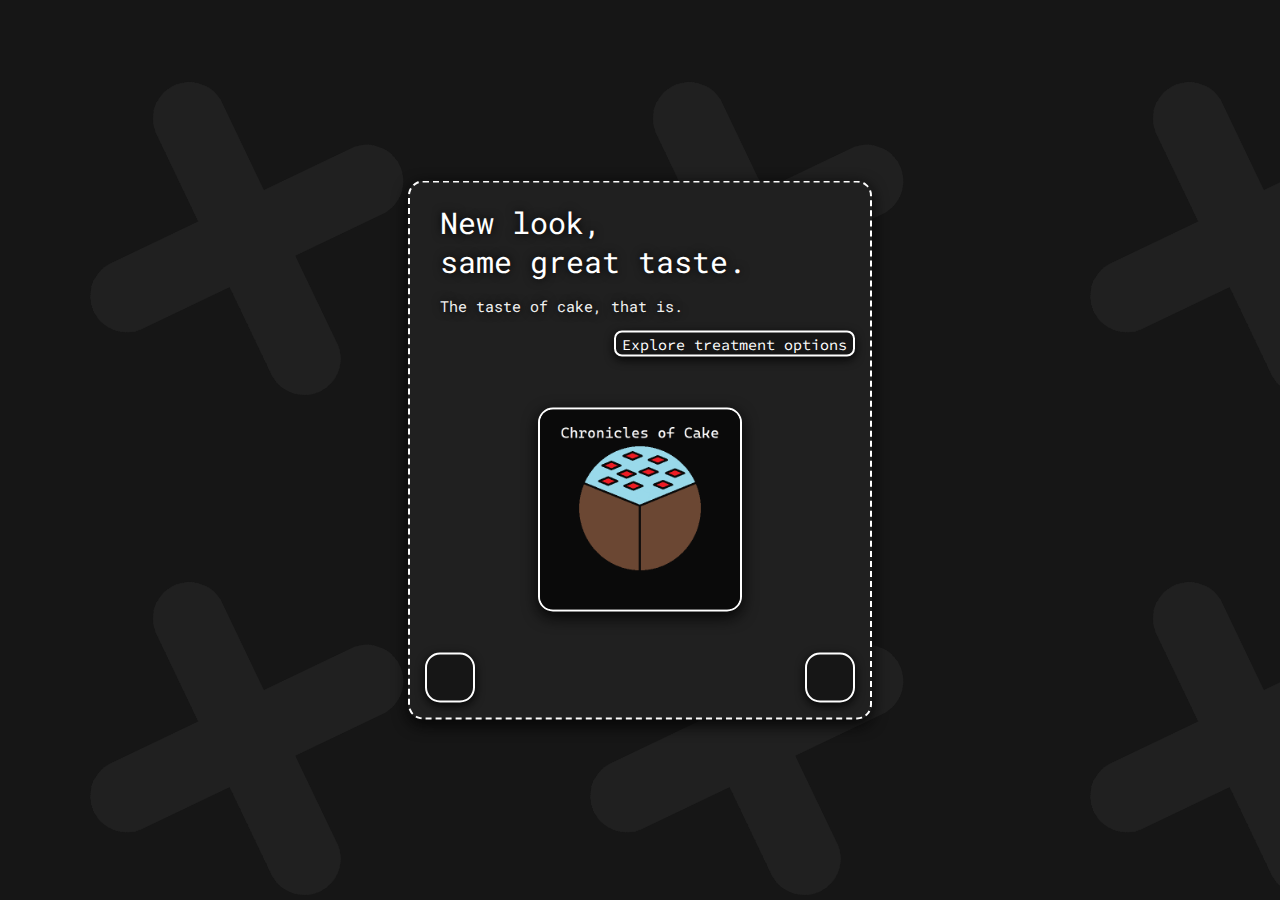
==== index.html @ a0ae800e "Add files via upload" ====
﻿<!DOCTYPE html>
<html lang="en">
<head>
    <title>Chronicles of Cake</title>
    <link rel="icon" href="cocv4.png" type="image/x-icon" />
    <script src="https://kit.fontawesome.com/82a70df38e.js" crossorigin="anonymous"></script>
    <style>
        @import url('https://fonts.googleapis.com/css2?family=Source+Code+Pro&display=swap');
        @import url('https://fonts.googleapis.com/css2?family=Roboto+Mono&display=swap');
        body {
            background-color: #202020;
            background-image: url("background.png");
            background-size: 500px;
            overflow: hidden;
        }

        * {
            font-family: 'Roboto Mono', monospace;
            user-drag: none;
            user-select: none;
            -moz-user-select: none;
            -webkit-user-drag: none;
            -webkit-user-select: none;
            -ms-user-select: none;
        }

        .center {
            height: 500px;
            width: 400px;
            top: 50%;
            left: 50%;
            position: absolute;
            background-color: #202020;
            border: 2px dashed white;
            transform: translate(-50%, -75%);
            border-radius: 15px;
            box-shadow: 0px 5px 15px #050505;
            padding: 20px 30px 15px 30px;
            color: white;
            font-size: 30px;
            text-shadow: black 0px 0px 10px;
        }

        button {
            position: absolute;
            background-color: #161616;
            border-radius: 15px;
            transition: all 0.15s;
            cursor: pointer;
            color: white;
            border: 2px solid white;
            box-shadow: 0px 3px 10px #050505;
            font-family: 'Source Code Pro', monospace !important;
        }

        .arrowbutton {
            font-size: 25px;
            height: 50px;
            width: 50px;
            bottom: 15px;
        }

        .right {
            right: 15px;
        }
        .left {
            left: 15px;
        }

        p {
            color: #F0F0F0;
            font-size: 15px;
        }

        button:active {
            transition: none;
            background-color: #616161;
        }

        button:not(:active):hover {
            background-color: white;
            color: #161616;
            border: 2px solid #161616;
        }

        #explore {
            font-size: 15px;
            right: 15px;
            border-radius: 8px;
        }

        .logo {
            position: absolute;
            top: 225px;
            left: 50%;
            transform: translateX(-50%);
            border-radius: 15px;
            border: 2px solid white;
            box-shadow: #050505 0px 5px 15px;
        }
        .later {
            transform: translate(50%, -50%);
            opacity: 0;
            pointer-events: none;
        }
        #jumpscare {
            width: 100%;
            height: 100%;

            position: absolute;
            top: 0px;
            left: 0px;
            z-index: 100;

            filter: contrast(2) brightness(100) invert();

            display: none;
        }

        #tinylittleguy {
            position: absolute;
            height: 100px;
            width: 100px;
            opacity: 0;
            cursor: pointer;
            transform: translate(-50%, -50%);
        }

        #tinylittleguy:hover {
            opacity: 1;
        }

        img {
            font-family: auto !important;
        }

    </style>
</head>
<body>
    <p id="playy" onclick="playy()" style="background-color: #00FE00; cursor: pointer; text-align: center; border-radius: 15px;border: 2px solid white; display: none; font-family: 'Roboto Mono', monospace; font-size: 50px; color: white">CELEBRATE</p>
    <img src="https://media.istockphoto.com/id/150537878/vector/big-smile-emoticon.jpg?s=1024x1024&w=is&k=20&c=E54r5RgQSClyKMIzNMN9OHRxDIq3apbYSWoW_1pz8CI=" id="jumpscare" />

    <img title="come join the ${}" onclick="tinyy()" src="https://media.istockphoto.com/id/150537878/vector/big-smile-emoticon.jpg?s=1024x1024&w=is&k=20&c=E54r5RgQSClyKMIzNMN9OHRxDIq3apbYSWoW_1pz8CI=" id="tinylittleguy" />

    <div id="0" class="center">
        New look,
        <br />
        same great taste.
        <p>
            The taste of cake, that is.
        </p>

        <a href="https://www.fda.gov/consumers/consumer-updates/know-your-treatment-options-covid-19" target="_blank">
            <button id="explore" class="red">
                Explore treatment options
                <i class="fa-solid fa-arrow-right"></i>
            </button>
        </a>

        <img src="cocv4.png" width="200" height="200" class="logo" />

        <button class="arrowbutton left red" onclick="left()">
            <i class="fa-solid fa-arrow-left"></i>
        </button>
        <button class="arrowbutton right red" onclick="right()">
            <i class="fa-solid fa-arrow-right"></i>
        </button>
    </div>

    <div id="1" class="center later">
        The funniest website
        <br />
        in the toilet.
        <p>
            Trust me, we had a lot of competition for this one.
        </p>

        <a href="https://www.lowes.com/pd/American-Standard-Cadet-3-White-Elongated-Chair-Height-2-piece-Toilet-12-in-Rough-In-Size/50057631" target="_blank">
            <button id="explore" class="red">
                O.K.!!
                <i class="fa-solid fa-arrow-right"></i>
            </button>
        </a>

        <img style="cursor: pointer" onclick="toilet.play();" src="https://mobileimages.lowes.com/productimages/d74173ba-4af0-4809-84d7-0335a58f334e/03153673.jpg?size=pdhism" width="200" height="200" class="logo" />

        <button class="arrowbutton left red" onclick="left()">
            <i class="fa-solid fa-arrow-left"></i>
        </button>
        <button class="arrowbutton right red" onclick="right()">
            <i class="fa-solid fa-arrow-right"></i>
        </button>
    </div>

    <div id="2" class="center later">
        Official home of
        <br />
        malaria and appendicitis.
        <p>
            This is a safe space for any and all malaria and/or appendicitis enjoyers.
        </p>
        <img src="malaria.png" width="200" height="200" class="logo" />

        <button class="arrowbutton left red" onclick="left()">
            <i class="fa-solid fa-arrow-left"></i>
        </button>
        <button class="arrowbutton right red" onclick="right()">
            <i class="fa-solid fa-arrow-right"></i>
        </button>
    </div>

    <div id="3" class="center later">
        Be sure to
        <br />
        to check out
        <br />
        ${link}!
        <p>
            We all know you want that ${link}, don't you?
        </p>
        <img alt="${link}" width="200" height="200" class="logo" />
        <a href="https://men.wikifeet.com/" target="_blank">
            <button id="explore" class="red">
                ${link}
                <i class="fa-solid fa-arrow-right"></i>
            </button>
        </a>

        <button class="arrowbutton left red" onclick="left()">
            <i class="fa-solid fa-arrow-left"></i>
        </button>
        <button class="arrowbutton right red" onclick="right()">
            <i class="fa-solid fa-arrow-right"></i>
        </button>
    </div>

    <div id="4" class="center later">
        Miss our old layout?
        <br />
        Don't worry.
        <p>
            Unlike that CEO dude who blew that one hospital's entire budget on trips to Dubai, it's not going anywhere.
        </p>
        <img src="old.png" width="200" height="200" class="logo" />
        <a href="old/index.html">
            <button id="explore" class="red">
                Visit old website
                <i class="fa-solid fa-arrow-right"></i>
            </button>
        </a>

        <button class="arrowbutton left red" onclick="left()">
            <i class="fa-solid fa-arrow-left"></i>
        </button>
        <button class="arrowbutton right red" onclick="right()">
            <i class="fa-solid fa-arrow-right"></i>
        </button>
    </div>

    <div id="5" class="center later">
        Still have more questions?
        <br />
        Of course you do.
        <p>
            Consult our FAQ now.
        </p>
        <a href="https://www.cdc.gov/aging/dementia/index.html" target="_blank">
            <img src="[data-uri]" width="200" height="200" class="logo" />
        </a>
        <a href="https://www.youtube.com/watch?v=Oet5WSq86aQ" target="_blank">
            <button id="explore" class="red">
                FAQ
                <i class="fa-solid fa-arrow-right"></i>
            </button>
        </a>

        <button class="arrowbutton left red" onclick="left()">
            <i class="fa-solid fa-arrow-left"></i>
        </button>
        <button class="arrowbutton right red" onclick="right()">
            <i class="fa-solid fa-arrow-right"></i>
        </button>
    </div>

    <div id="6" class="center later">
        <img height="100" width="100" src="https://media.istockphoto.com/id/150537878/vector/big-smile-emoticon.jpg?s=1024x1024&w=is&k=20&c=E54r5RgQSClyKMIzNMN9OHRxDIq3apbYSWoW_1pz8CI=" />

        <img style="cursor: pointer;" onclick="left(); max--; error.play();" src="https://media.istockphoto.com/id/150537878/vector/big-smile-emoticon.jpg?s=1024x1024&w=is&k=20&c=E54r5RgQSClyKMIzNMN9OHRxDIq3apbYSWoW_1pz8CI=" width="200" height="200" class="logo" />

        <button class="arrowbutton left red" onclick="left()">
            <i class="fa-solid fa-arrow-left"></i>
        </button>
        <button class="arrowbutton right red" onclick="right()">
            <i class="fa-solid fa-arrow-right"></i>
        </button>
    </div>

    <div id="😃" class="center">
        You shouldn't be here.
        <br />
        Get out.
        <p style="color: red !important;">
            Get out.
        </p>
        <img style="filter: grayscale();" src="https://media.istockphoto.com/id/150537878/vector/big-smile-emoticon.jpg?s=1024x1024&w=is&k=20&c=E54r5RgQSClyKMIzNMN9OHRxDIq3apbYSWoW_1pz8CI=" width="200" height="200" class="logo" />

        <button class="arrowbutton left red" onclick="jumpscare(); left(); max = document.getElementsByClassName('later').length">
            <i class="fa-solid fa-arrow-left"></i>
        </button>
        <button class="arrowbutton right red" onclick="jumpscare(); left(); max = document.getElementsByClassName('later').length">
            <i class="fa-solid fa-arrow-right"></i>
        </button>
    </div>

    <script>
        let starttime = performance.now();
        let alarm = new Audio('alarm.mp3');
        function jumpscare() {
            alarm.volume = 1;
            alarm.play();
            document.getElementById("jumpscare").style.display = "block";
            document.title = "😃";
            setTimeout(function () {
                document.getElementById("jumpscare").style.display = "none";
                alarm.pause();
                document.title = "Chronicles of Chronicles";
            }, 5000)
        }
        let celebration = new Audio('mus_mtgameshow.mp3');
        celebration.loop = true;
        function playy() {
            celebration.play();
        }
        let funy = Math.random() * 1000 > 999;
        if (funy) {
            document.title = "party mode";
            document.getElementById('playy').style.display = "block";
        } else if (Math.random() * 1000 > 999) {
            document.title = "Cornicles of Cake";
        }
        function shift() {
            let time = performance.now() - starttime + 1;
            let ratio = 1 - Math.sin(Math.PI / 2 * (time / 500));


            if (time > 500) {
                for (var i = 0; i < document.getElementsByClassName("center").length; i++) {
                    if (i === sel)
                        document.getElementsByClassName("center")[i].style.transform = `translate(-50%, -50%)`;
                    else if (i < sel)
                        document.getElementsByClassName("center")[i].style.transform = `translate(-150%, -50%)`;
                    else
                        document.getElementsByClassName("center")[i].style.transform = `translate(50%, -50%)`;
                }
                if (!funy) return;
            };
            document.body.style.backgroundColor = `rgba(${ratio * 10 + 22}, ${ratio * 10 + 22}, ${ratio * 10 + 22}, 1)`;

            for (var i = 0; i < document.getElementsByClassName("center").length; i++) {
                document.getElementsByClassName("center")[i].style.opacity = 0;
                if (i === sel) {
                    document.getElementsByClassName("center")[i].style.opacity = 1 - ratio;
                    document.getElementsByClassName("center")[i].style.transform = `translate(-50%, -${ratio * 50 + 50}%)`;
                } else if (i < sel)
                    document.getElementsByClassName("center")[i].style.transform = `translate(-150%, -${ratio * 50 + 50}%)`;
                else
                    document.getElementsByClassName("center")[i].style.transform = `translate(50%, -${ratio * 50 + 50}%)`;
            }

            document.body.style.backgroundPositionY = -ratio * 100 + "px";
            requestAnimationFrame(shift);
        }
        let tiny = document.getElementById("tinylittleguy");
        tiny.style.top = Math.floor(Math.random() * 100) + "%";
        tiny.style.left = Math.floor(Math.random() * 100) + "%";

        function tinyy() {
            tiny.style.display = "none";
            jumpscare();
        }

        shift();

        let images = document.getElementsByTagName("img");
        for (let i = 0; i < images.length; i++) {
            images[i].setAttribute("draggable", false);
        }
        let funnies = document.getElementsByTagName("a");
        for (let i = 0; i < funnies.length; i++) {
            funnies[i].setAttribute("draggable", false);
        }

        setTimeout(frame, 500);

        var osx = 0;
        var osy = 0;

        var fosx = 0;
        var fosy = 0;

        var originosx = 0;
        var originosy = 0;

        var backgroundx = 0;
        var backgroundy = 0;

        var mousex = 0;
        var mousey = 0;

        window.onmousemove = function (e) {
            backgroundx = e.clientX - osx - originosx;
            backgroundy = e.clientY - osy - originosy;

            mousex = e.clientX;
            mousey = e.clientY;
        }
        var lol = false;
        var curx = 0;
        var cury = 0;
        var offscreen = false;

        function frame() {
            let oldx = curx;
            let oldy = cury;
            curx = mousex;
            cury = mousey;

            if (oldx === curx && oldy === cury) {
                offscreen = true;
                fosx = mousex;
                fosy = mousey;
            } else if (offscreen === true) {
                offscreen = false;
                osx += mousex - fosx;
                osy += mousey - fosy;

                backgroundx -= mousex - fosx;
                backgroundy -= mousey - fosy;
            }

            if (!lol) {
                originosx = mousex;
                originosy = mousey;

                backgroundx -= originosx;
                backgroundy -= originosy;
            }
            lol = true;
            let asdf = performance.now() - 500;

            backgroundx %= 2500;
            backgroundy %= 2500;

            document.body.style.backgroundPosition = `${asdf / 68 - backgroundx / 5}px ${-asdf / 24 - backgroundy / 5}px`;
            requestAnimationFrame(frame);
        }

        let url = document.URL;
        var selected = '';
        var foundhash = false;
        for (let i in url) {
            if (foundhash) {
                selected += url[i];
            } else if (url[i] === '#') {
                foundhash = true;
            }
        }
        var sel = 0;

        let max = document.getElementsByClassName("later").length;

        var wiggling = false;

        let nopes = [
            [
                "nope.",
                "nuh-uh",
                "deniiiiaaaaaaaal"
            ],
            [
                "really?",
                "stop",
                "ok thats enough"
            ],
            [
                "do you think you're accomplishing anything by doing this?",
                "why",
                "please stop"
            ],
            [
                "bruh",
                "no",
                "pain"
            ]
        ]

        var amount = 0;

        function wobble() {
            document.getElementById(sel).style.transition = "none";
            if (funy)
                document.title = "come on, it's party mode !!"
            else if (amount < 30)
                document.title = nopes[Math.floor(amount / 10)][Math.floor(Math.random() * 3)];
            else
                document.title = nopes[3][Math.floor(Math.random() * 3)];

            amount++;

            if (amount === 50) {
                jumpscare();
                amount = 0;
                return;
            }

            let startingwobble = performance.now();
            wiggling = true;
            function wobble_f() {
                let now = performance.now();
                let timeleft = 500 - (now - startingwobble);
                if (timeleft <= 0) {
                    if (funy)
                        document.title = "party mode";
                    else
                        document.title = "Chronicles of Cake";
                    wiggling = false;
                    document.getElementById(sel).style.transform = "translate(-50%, -50%)";
                    return;
                }
                let randx = Math.floor(Math.random() * (timeleft / 50)) - (timeleft / 100) - 50;
                let randy = Math.floor(Math.random() * (timeleft / 50)) - (timeleft / 100) - 50;
                document.getElementById(sel).style.transform = `translate(${randx}%, ${randy}%)`;
                requestAnimationFrame(wobble_f);
            }
            wobble_f();
        }
        let toilet = new Audio('toilet.mp3');
        let error = new Audio('error.mp3');

        function right() {
            if (wiggling) return;
            if (sel === max) {
                selected = document.getElementById(sel);
                wobble();
                error.play();
            } else {
                sel += 1;

                let n = document.getElementById(sel);
                let o = document.getElementById(sel - 1);

                if (n === null) {
                    n = document.getElementById("😃");
                }

                if (o === null) {
                    o = document.getElementById("😃");
                }

                n.style.pointerEvents = "auto";
                o.style.pointerEvents = "none";

                n.style.transition = "all 0.3s";
                o.style.transition = "all 0.3s";

                n.style.transform = "translate(-50%, -50%)";
                o.style.transform = "translate(-150%, -50%)";

                n.style.opacity = "1";
                o.style.opacity = "0";
                amount = 0;
            }
        }
        function left() {
            if (wiggling) return;
            if (sel === 0) {
                selected = document.getElementById(sel);
                wobble();
                error.play();
            } else {
                sel -= 1;

                let n = document.getElementById(sel);
                let o = document.getElementById(sel + 1);

                if (n === null) {
                    n = document.getElementById("😃");
                }

                if (o === null) {
                    o = document.getElementById("😃");
                }

                n.style.pointerEvents = "auto";
                o.style.pointerEvents = "none";

                n.style.transition = "all 0.3s";
                o.style.transition = "all 0.3s";

                n.style.transform = "translate(-50%, -50%)";
                o.style.transform = "translate(50%, -50%)";

                n.style.opacity = "1";
                o.style.opacity = "0";
                amount = 0;
            }
        }
    </script>
</body>
</html>
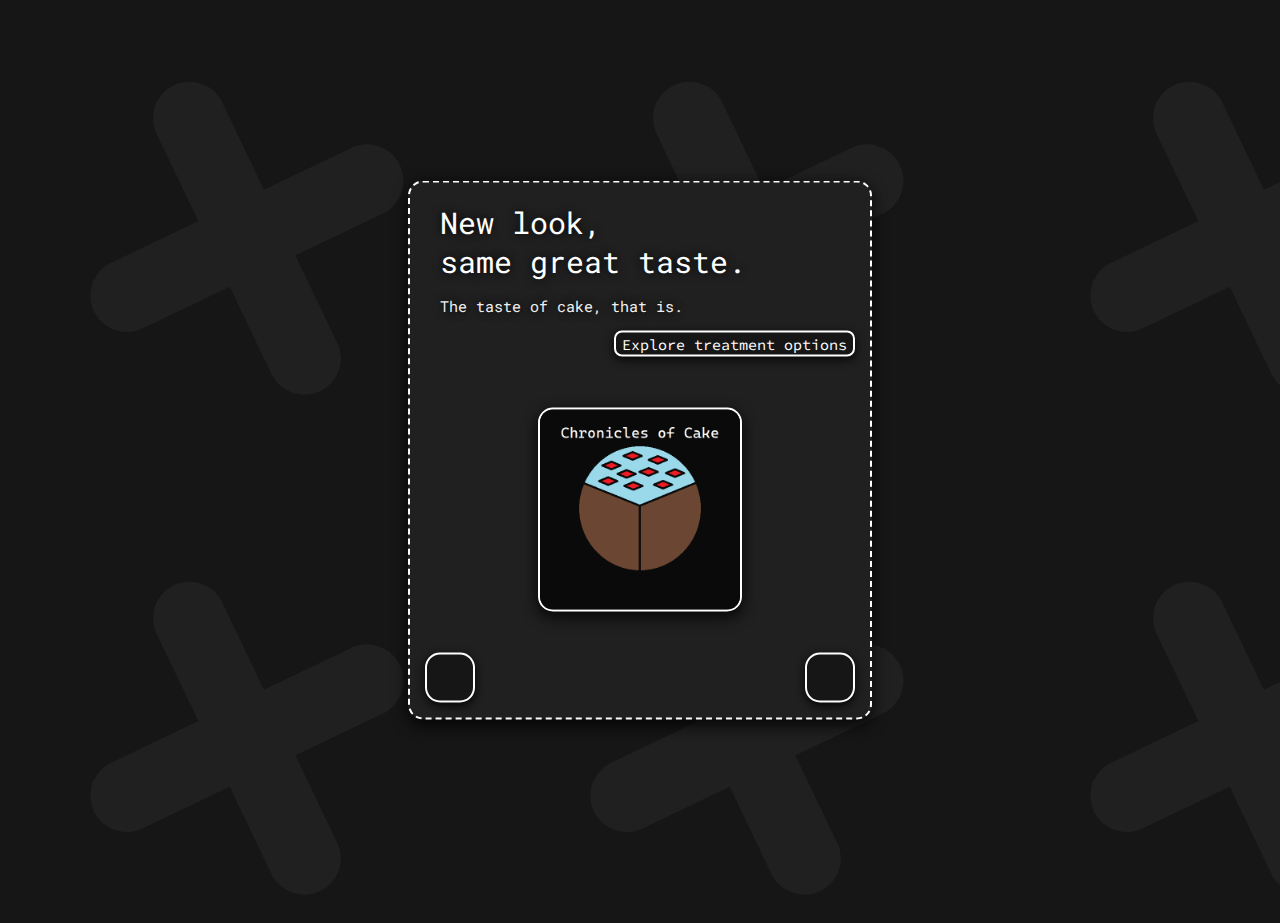
==== commit 1d0e1ae2: "added 'there is nothing to be found'" ====
--- a/index.html
+++ b/index.html
@@ -16,7 +16,6 @@
 
         * {
             font-family: 'Roboto Mono', monospace;
-            user-drag: none;
             user-select: none;
             -moz-user-select: none;
             -webkit-user-drag: none;
@@ -498,8 +497,10 @@
 
         function wobble() {
             document.getElementById(sel).style.transition = "none";
-            if (funy)
-                document.title = "come on, it's party mode !!"
+            if (max === document.getElementsByClassName('later').length - 1 && sel === max)
+                document.title = "there is nothing to be found.";
+            else if (funy)
+                document.title = "come on, it's party mode !!";
             else if (amount < 30)
                 document.title = nopes[Math.floor(amount / 10)][Math.floor(Math.random() * 3)];
             else
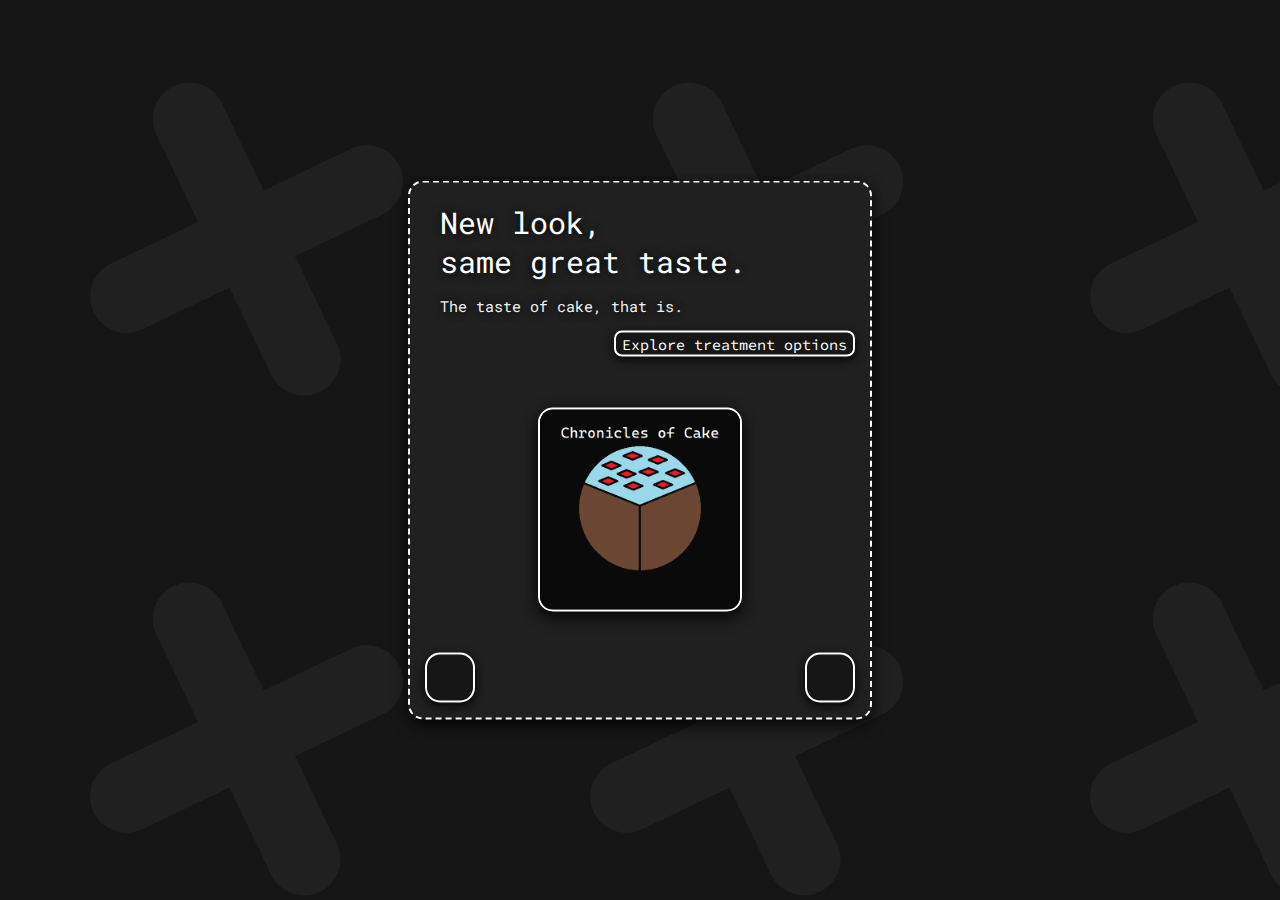
==== commit 26a1f1eb: "Add files via upload" ====
--- a/index.html
+++ b/index.html
@@ -7,6 +7,7 @@
     <style>
         @import url('https://fonts.googleapis.com/css2?family=Source+Code+Pro&display=swap');
         @import url('https://fonts.googleapis.com/css2?family=Roboto+Mono&display=swap');
+
         body {
             background-color: #202020;
             background-image: url("background.png");
@@ -62,6 +63,7 @@
         .right {
             right: 15px;
         }
+
         .left {
             left: 15px;
         }
@@ -97,22 +99,21 @@
             border: 2px solid white;
             box-shadow: #050505 0px 5px 15px;
         }
-        .later {
+
+        .later, #😃 {
             transform: translate(50%, -50%);
             opacity: 0;
             pointer-events: none;
         }
+
         #jumpscare {
             width: 100%;
             height: 100%;
-
             position: absolute;
             top: 0px;
             left: 0px;
             z-index: 100;
-
             filter: contrast(2) brightness(100) invert();
-
             display: none;
         }
 
@@ -125,9 +126,9 @@
             transform: translate(-50%, -50%);
         }
 
-        #tinylittleguy:hover {
-            opacity: 1;
-        }
+            #tinylittleguy:hover {
+                opacity: 1;
+            }
 
         img {
             font-family: auto !important;
@@ -296,8 +297,6 @@
 
     <div id="😃" class="center">
         You shouldn't be here.
-        <br />
-        Get out.
         <p style="color: red !important;">
             Get out.
         </p>
@@ -309,7 +308,21 @@
         <button class="arrowbutton right red" onclick="jumpscare(); left(); max = document.getElementsByClassName('later').length">
             <i class="fa-solid fa-arrow-right"></i>
         </button>
-    </div>
+        <div>
+            <p style="opacity: 0; pointer-events: none;">it was an accident. but even accidents cant be undone.</p>
+            <p style="opacity: 0; pointer-events: none;">we are all going to die in the end.</p>
+            <p style="opacity: 0; pointer-events: none;">it is a reminder of the infinitesimal part we play in the play of life.</p>
+            <p style="opacity: 0; pointer-events: none;">we are all going to die in the end.</p>
+            <p style="opacity: 0; pointer-events: none;">although we may try, everything we do is clumped together, everywhere, at the end of time.</p>
+            <p style="opacity: 0; pointer-events: none;">we are all going to die in the end.</p>
+            <p style="opacity: 0; pointer-events: none;">we strive to do what we believe is right, before the inevitabilities of the universe take hold.</p>
+            <p style="opacity: 0; pointer-events: none;">we are all going to die in the end.</p>
+            <p style="opacity: 0; pointer-events: none;">but our fullest of efforts, anything and everything we can possibly do, will be for naught.</p>
+            <p style="opacity: 0; pointer-events: none;">we are all going to die in the end.</p>
+        </div>
+    </div>
+
+    
 
     <script>
         let starttime = performance.now();
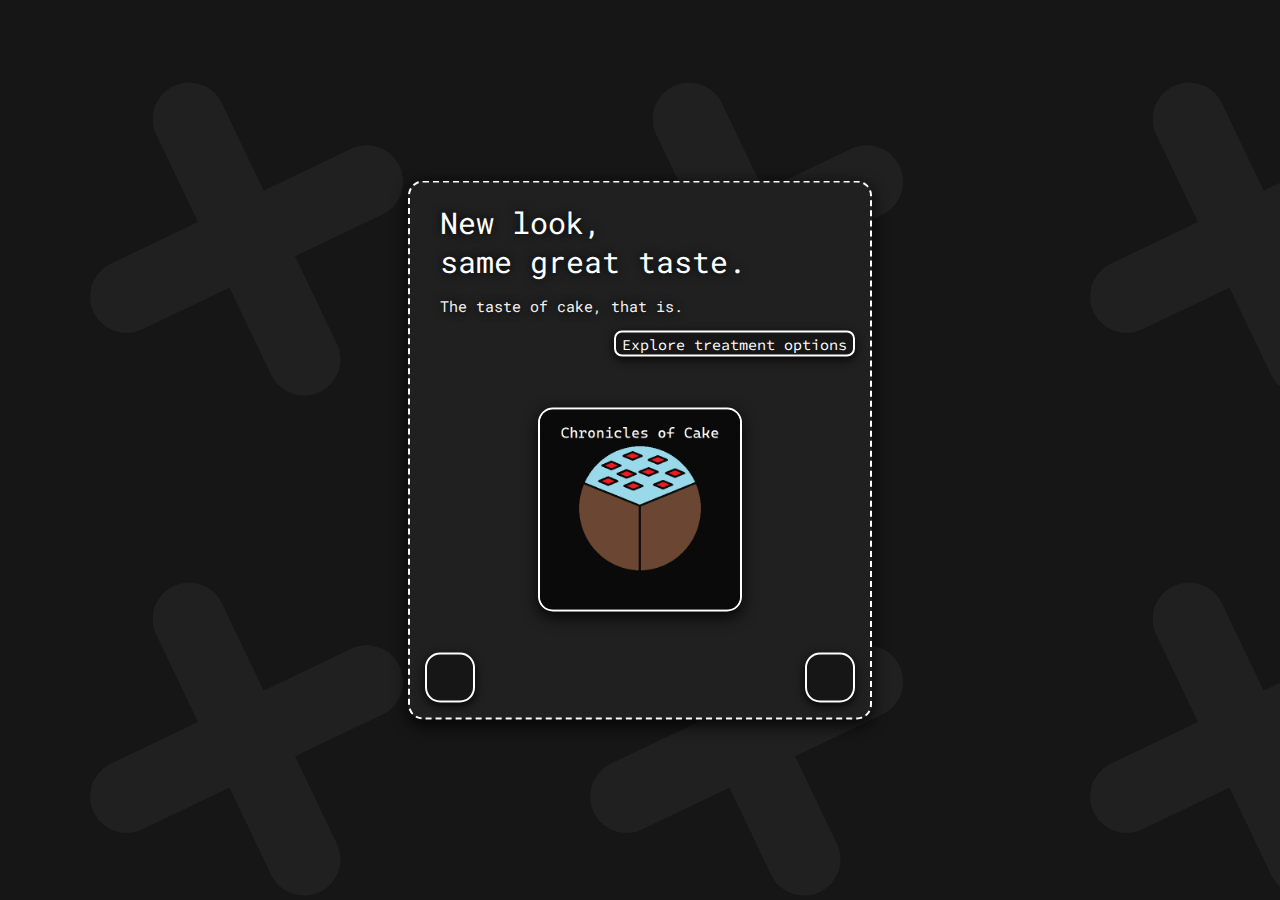
==== commit de5ac5cb: "Update index.html" ====
--- a/index.html
+++ b/index.html
@@ -256,8 +256,30 @@
             <i class="fa-solid fa-arrow-right"></i>
         </button>
     </div>
-
+    
     <div id="5" class="center later">
+        Fancy a playtime
+        <br />
+        experience?
+        <p>
+            Use your fingers to click the button on screen.
+        </p>
+        <a href="https://be4ryllium.github.io/rpg" target="_blank">
+            <button id="explore" class="red">
+                Click it.
+                <i class="fa-solid fa-arrow-right"></i>
+            </button>
+        </a>
+
+        <button class="arrowbutton left red" onclick="left()">
+            <i class="fa-solid fa-arrow-left"></i>
+        </button>
+        <button class="arrowbutton right red" onclick="right()">
+            <i class="fa-solid fa-arrow-right"></i>
+        </button>
+    </div>
+
+    <div id="6" class="center later">
         Still have more questions?
         <br />
         Of course you do.
@@ -282,7 +304,7 @@
         </button>
     </div>
 
-    <div id="6" class="center later">
+    <div id="7" class="center later">
         <img height="100" width="100" src="https://media.istockphoto.com/id/150537878/vector/big-smile-emoticon.jpg?s=1024x1024&w=is&k=20&c=E54r5RgQSClyKMIzNMN9OHRxDIq3apbYSWoW_1pz8CI=" />
 
         <img style="cursor: pointer;" onclick="left(); max--; error.play();" src="https://media.istockphoto.com/id/150537878/vector/big-smile-emoticon.jpg?s=1024x1024&w=is&k=20&c=E54r5RgQSClyKMIzNMN9OHRxDIq3apbYSWoW_1pz8CI=" width="200" height="200" class="logo" />
@@ -621,4 +643,4 @@
         }
     </script>
 </body>
-</html>+</html>
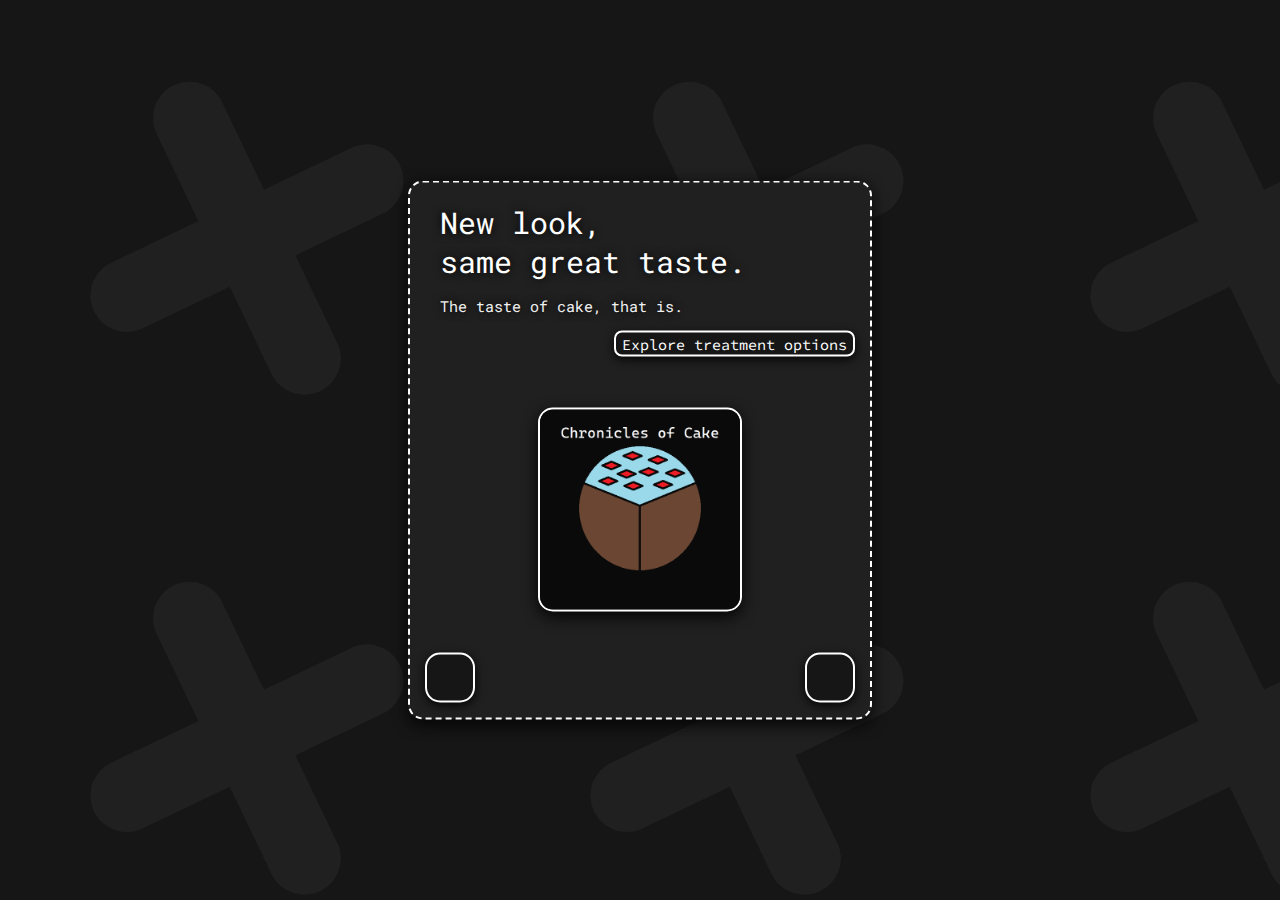
==== commit ce366de2: "Add files via upload" ====
--- a/index.html
+++ b/index.html
@@ -13,6 +13,7 @@
             background-image: url("background.png");
             background-size: 500px;
             overflow: hidden;
+            transition: background-position 0.05s;
         }
 
         * {
@@ -256,7 +257,7 @@
             <i class="fa-solid fa-arrow-right"></i>
         </button>
     </div>
-    
+
     <div id="5" class="center later">
         Fancy a playtime
         <br />
@@ -266,7 +267,7 @@
         </p>
         <a href="https://be4ryllium.github.io/rpg" target="_blank">
             <button id="explore" class="red">
-                Click it.
+                Click it. (wip)
                 <i class="fa-solid fa-arrow-right"></i>
             </button>
         </a>
@@ -344,7 +345,7 @@
         </div>
     </div>
 
-    
+
 
     <script>
         let starttime = performance.now();
@@ -441,6 +442,8 @@
         var mousex = 0;
         var mousey = 0;
 
+        var offset = 0;
+
         window.onmousemove = function (e) {
             backgroundx = e.clientX - osx - originosx;
             backgroundy = e.clientY - osy - originosy;
@@ -482,10 +485,7 @@
             lol = true;
             let asdf = performance.now() - 500;
 
-            backgroundx %= 2500;
-            backgroundy %= 2500;
-
-            document.body.style.backgroundPosition = `${asdf / 68 - backgroundx / 5}px ${-asdf / 24 - backgroundy / 5}px`;
+            document.body.style.backgroundPosition = `${asdf / 68 - backgroundx / 5 + offset}px ${-asdf / 24 - backgroundy / 5}px`;
             requestAnimationFrame(frame);
         }
 
@@ -582,6 +582,8 @@
             } else {
                 sel += 1;
 
+                offset -= 50;
+
                 let n = document.getElementById(sel);
                 let o = document.getElementById(sel - 1);
 
@@ -616,6 +618,8 @@
             } else {
                 sel -= 1;
 
+                offset += 50;
+
                 let n = document.getElementById(sel);
                 let o = document.getElementById(sel + 1);
 
@@ -643,4 +647,4 @@
         }
     </script>
 </body>
-</html>
+</html>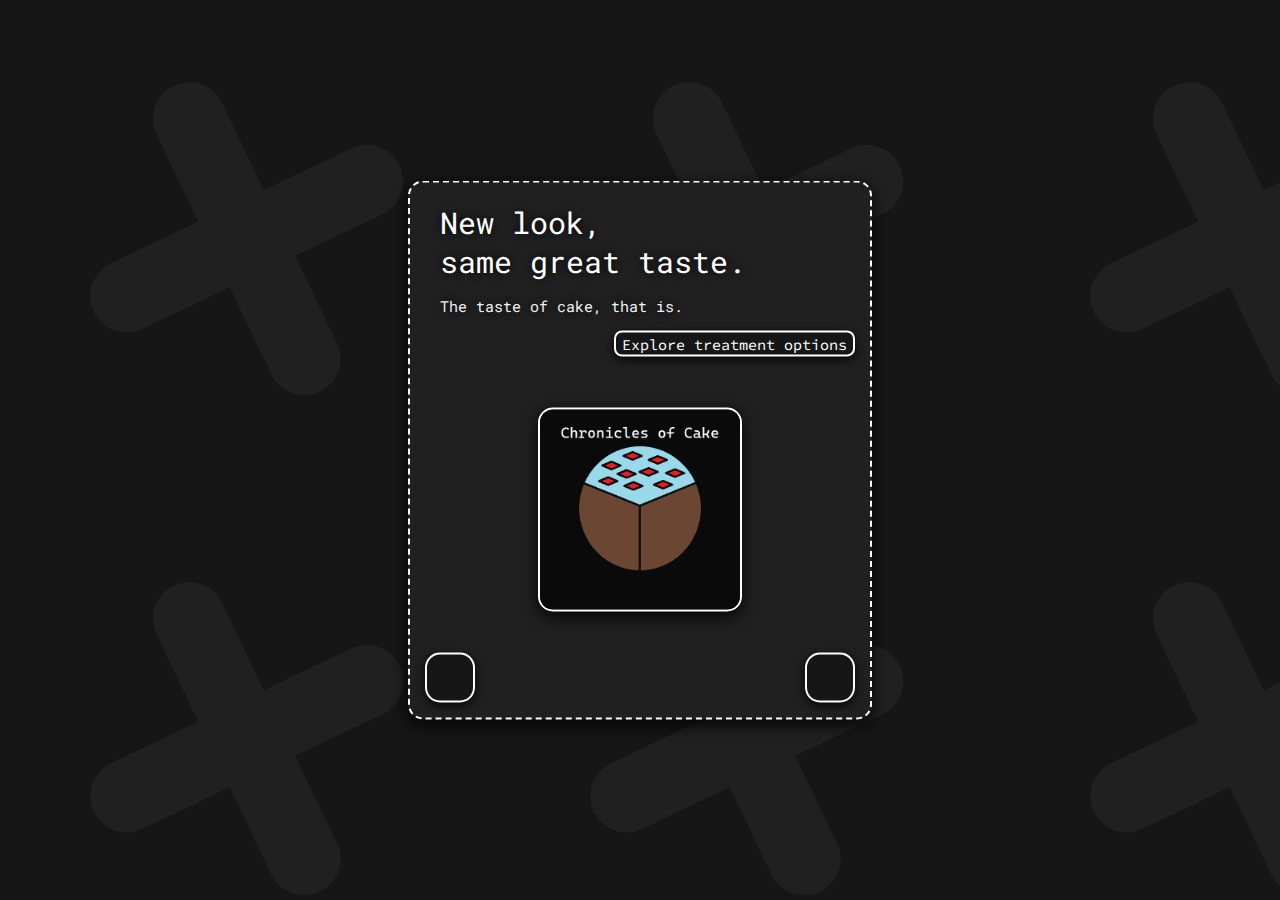
==== commit 59059f3c: "Update index.html" ====
--- a/index.html
+++ b/index.html
@@ -443,6 +443,11 @@
         var mousey = 0;
 
         var offset = 0;
+        
+        document.onkeydown = function(e) {
+            if (e.key === "ArrowLeft") left();
+            else if (e.key === "ArrowRight") right();
+        }
 
         window.onmousemove = function (e) {
             backgroundx = e.clientX - osx - originosx;
@@ -647,4 +652,4 @@
         }
     </script>
 </body>
-</html>+</html>
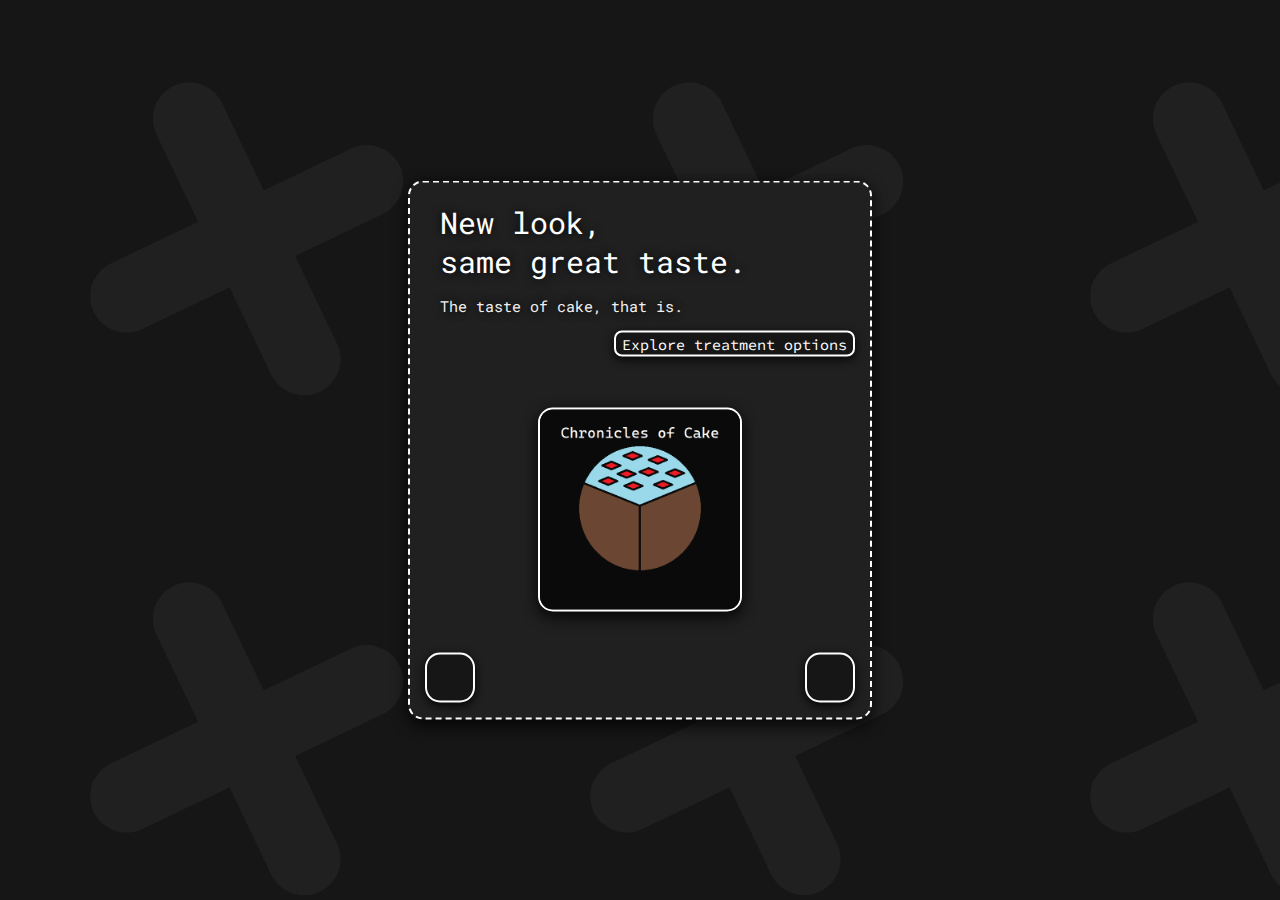
==== commit e2037bc6: "Update index.html" ====
--- a/index.html
+++ b/index.html
@@ -444,7 +444,7 @@
 
         var offset = 0;
         
-        document.onkeydown = function(e) {
+        window.onkeydown = function(e) {
             if (e.key === "ArrowLeft") left();
             else if (e.key === "ArrowRight") right();
         }
